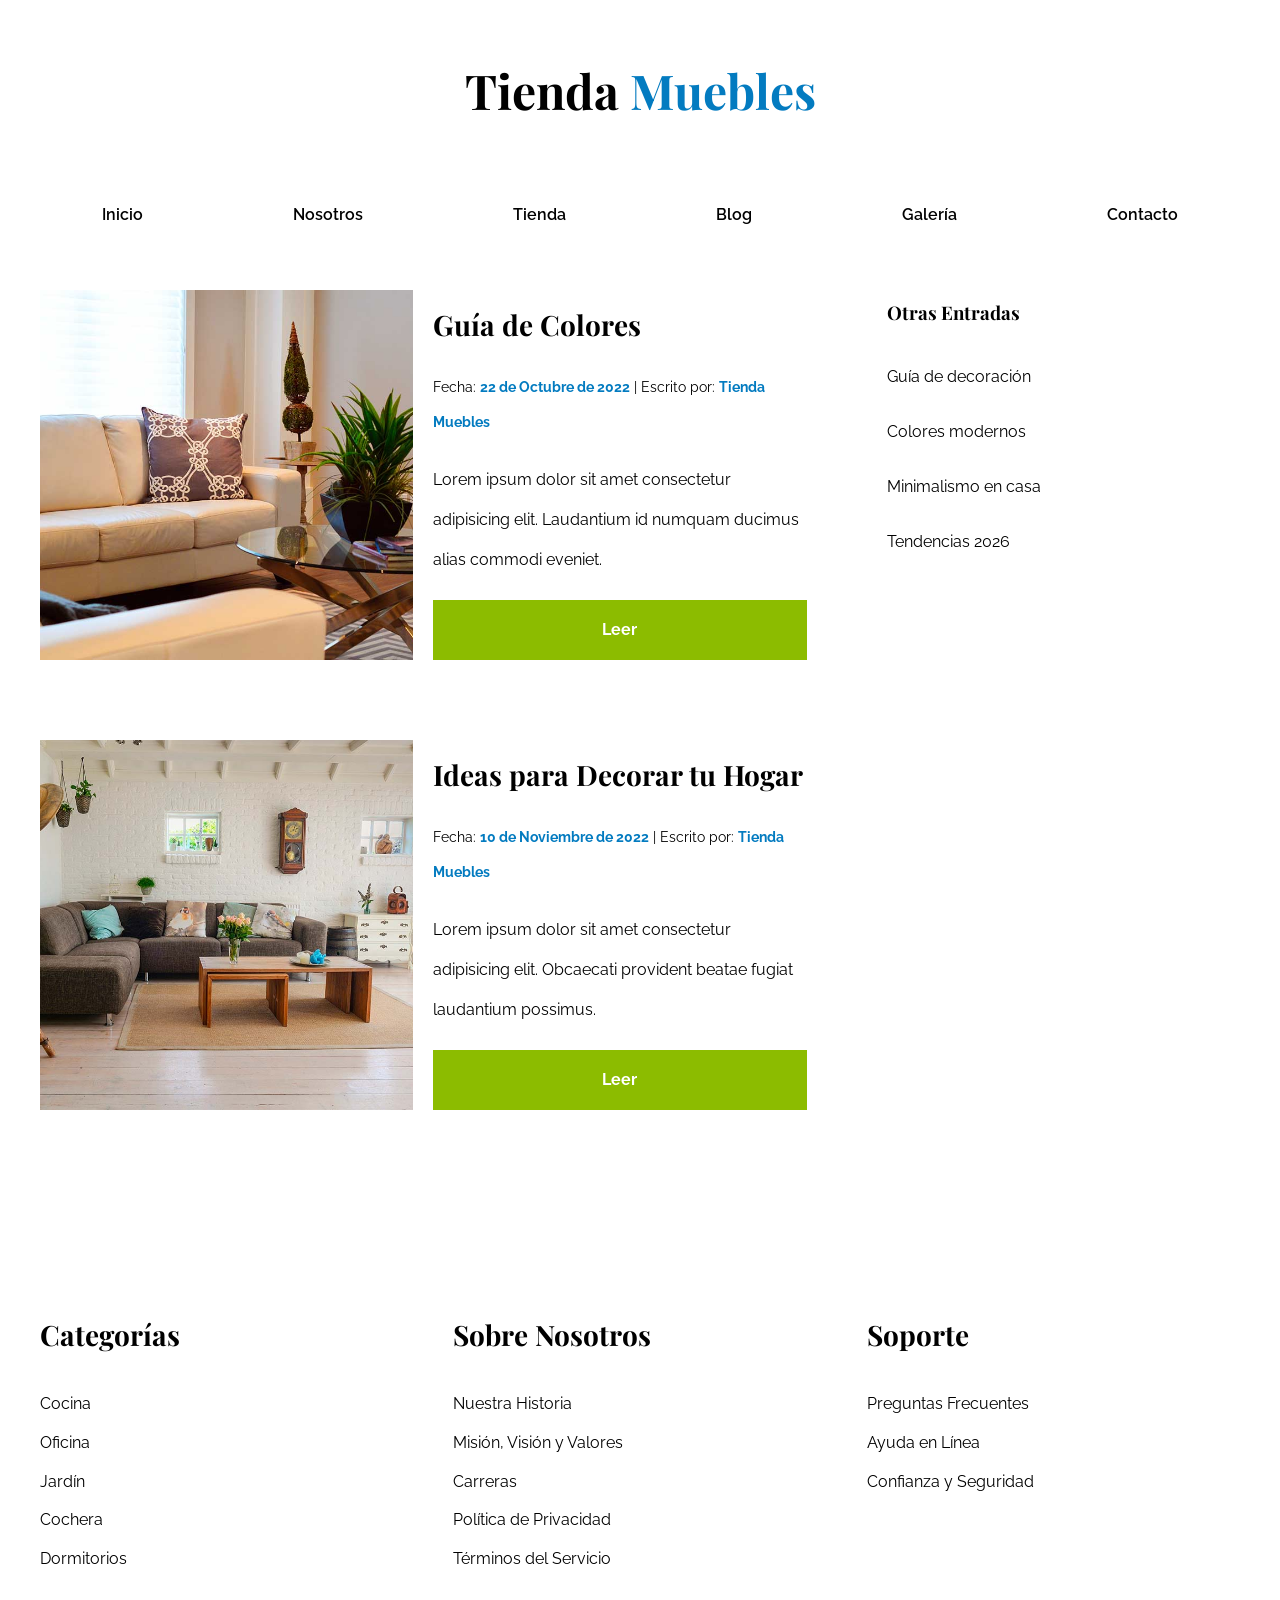
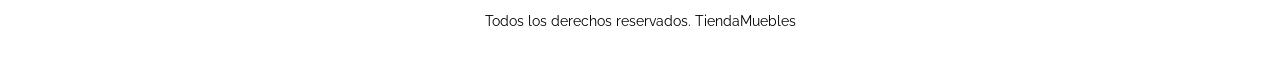
==== Contenido/blog.html @ 5f0d175e "arreglos menores" ====
<!DOCTYPE html>
<html lang="en">
<head>
<meta charset="UTF-8">
    <meta name="viewport" content="width=device-width, initial-scale=1.0">
    <title>Tienda Muebles</title>
    
    <link href="https://fonts.googleapis.com/css2?family=Playfair+Display:wght@700&family=Raleway:wght@300;400;600&display=swap" rel="stylesheet">   
    <link rel="stylesheet" href="../css/style.css">
</head>
<body>

<header class="header">
    <h1 class="logo">Tienda <span>Muebles</span></h1>
</header>

<nav class="nav">
    <a href="/">Inicio</a>
    <a href="/Contenido/nosotros.html">Nosotros</a> 
    <a href="/Contenido/tienda.html">Tienda</a>
    <a href="#">Blog</a>
    <a href="/Contenido/galeria.html">Galería</a>
    <a href="/Contenido/contacto.html">Contacto</a>
</nav>

<main class="container blog-layout">

    <section class="blog">
        <article class="entrada">
            <img src="/img/nosotros.jpg" alt="">

            <div class="contenido-blog">
                <h3>Guía de Colores</h3>

                <p class="meta">
                    Fecha: <span>22 de Octubre de 2022</span> |
                    Escrito por: <span>Tienda Muebles</span>
                </p>

                <p>
                    Lorem ipsum dolor sit amet consectetur adipisicing elit.
                    Laudantium id numquam ducimus alias commodi eveniet.
                </p>

                <a href="leer.html" class="btn">Leer</a>
            </div>
        </article>

        <article class="entrada">
            <img src="/img/producto2.jpg" alt="">

            <div class="contenido-blog">
                <h3>Ideas para Decorar tu Hogar</h3>

                <p class="meta">
                    Fecha: <span>10 de Noviembre de 2022</span> |
                    Escrito por: <span>Tienda Muebles</span>
                </p>

                <p>
                    Lorem ipsum dolor sit amet consectetur adipisicing elit.
                    Obcaecati provident beatae fugiat laudantium possimus.
                </p>

                <a href="Leer2.html" class="btn">Leer</a>
            </div>
        </article>

    </section>

    <aside class="sidebar">
        <h3>Otras Entradas</h3>

        <ul>
            <li><a href="#">Guía de decoración</a></li>
            <li><a href="#">Colores modernos</a></li>
            <li><a href="#">Minimalismo en casa</a></li>
            <li><a href="#">Tendencias 2026</a></li>
        </ul>
    </aside>

</main>

<footer class="footer">
    <div class="container grid-footer">

        <div>
            <h3>Categorías</h3>
            <a href="#">Cocina</a>
            <a href="#">Oficina</a>
            <a href="#">Jardín</a>
            <a href="#">Cochera</a>
            <a href="#">Dormitorios</a>
        </div>

        <div>
            <h3>Sobre Nosotros</h3>
            <a href="#">Nuestra Historia</a>
            <a href="#">Misión, Visión y Valores</a>
            <a href="#">Carreras</a>
            <a href="#">Política de Privacidad</a>
            <a href="#">Términos del Servicio</a>
        </div>

        <div>
            <h3>Soporte</h3>
            <a href="#">Preguntas Frecuentes</a>
            <a href="#">Ayuda en Línea</a>
            <a href="#">Confianza y Seguridad</a>
        </div>
        

    </div>

    <p class="copy">Todos los derechos reservados. TiendaMuebles</p>
</footer>

</body>
</html>
---- css/style.css ----
:root {
    --color-black: #000;
    --color-white: #fff;
    --color-blue: #037bc0;
    --color-dark-blue: #005485;
    --color-green: #8cbc00;

    --font-family-text: 'Raleway', sans-serif;
    --font-family-titles: 'Playfair Display', serif;
}

* {
    margin: 0;
    padding: 0;
    box-sizing: border-box;
}

body {
    font-family: var(--font-family-text);
    line-height: 2.5;
}


.container {
    width: 100%;
    max-width: 1200px;
    margin: 0 auto;
}

.header {
    text-align: center;
    padding: 30px 0;
}

.logo {
    font-family: var(--font-family-titles);
    font-size: 48px;
}

.logo span {
    color: var(--color-blue);
}


.nav {
    display: flex;
    justify-content: center;
    gap: 150px;
    border-top: 1px solid var(--font-family-text);
    border-bottom: 1px solid (--font-family-text);
    padding: 15px 0;
}

.nav a {
    text-decoration: none;
    color: var(--color-black);
    font-weight: 600;
}

.nav a:hover {
    color: var(--color-blue);
}


.hero img {
    width: 100%;
    height: 500px;
    object-fit: cover;
}


h2 {
    font-family: var(--font-family-titles);
    text-align: center;
    margin: 60px 0 30px;
    font-size: 36px;
}


.grid-categorias {
    display: grid;
    grid-template-columns: repeat(3, 1fr);
    gap: 25px;
}

.categoria img {
    width: 100%;
}

.categoria a {
    display: block;
    background-color: var(--color-white);
    color: var(--color-black);
    text-align: center;
    padding: 15px;
    text-decoration: none;
    border: 1px solid var(--font-family-text);
}

.categoria a:hover {
    background-color: var(--color-blue);
    color: var(--color-white);
}


.nosotros {
    margin-top: 60px;
}

.contenido-nosotros {
    display: grid;
    grid-template-columns: 1fr 1fr;
}

.contenido-nosotros img {
    width: 100%;
    height: 100%;
    object-fit: cover;
}

.texto-nosotros {
    background-color: var(--color-blue);
    color: var(--color-white);
    padding: 60px;
    display: flex;
    flex-direction: column;
    justify-content: center;
}


.grid-productos {
    display: grid;
    grid-template-columns: repeat(3, 1fr);
    gap: 25px;
    margin-top: 40px;
}

.producto {
    background-color: var(--color-blue);
    border: 1px solid var(--font-family-text);
}

.producto img {
    width: 100%;
    height: 250px;
    object-fit: cover;
}

.info {
    color: var(--color-white);
    padding: 20px;
}

.precio {
    color: var(--color-white);
    font-weight: 600; 
    margin: 15px 0;
    font-size: 18px;
}

.nosotros-pagina {
    display: grid;
    grid-template-columns: 1fr 2fr;
    margin-top: 40px;
}

.nosotros-pagina img {
    width: 100%;
    height: 100%;
    object-fit: cover;
}

.texto-nosotros-pagina {
    
    color: var(--color-black);
    padding: 70px;
    display: flex;
    flex-direction: column;
    justify-content: center;
}

.btn {
    display: block;
    background-color: var(--color-green);
    color: var(--color-white);
    text-align: center;
    padding: 12px;
    text-decoration: none;
    font-weight: bold;
}

.btn:hover {
    background-color: var(--color-green);
}

.blog-layout {
    display: grid;
    grid-template-columns: 2fr 1fr;
    gap: 50px;
    margin-top: 40px;
}

.entrada {
    display: grid;
    grid-template-columns: 1fr 1fr;
    gap: 20px;
    border-bottom: 1px solid var(--font-family-text);
    padding-bottom: 40px;
    margin-bottom: 40px;
}

.entrada img {
    width: 100%;
    height: 100%;
    object-fit: cover;
}


.contenido-blog {
    display: flex;
    flex-direction: column;
    justify-content: center;
}

.contenido-blog h3 {
    font-family: var(--font-family-titles);
    font-size: 28px;
    margin-bottom: 10px;
}

.contenido-blog p {
    margin-bottom: 20px;
}

.meta {
    font-size: 14px;
    color: var(--color-black);
    margin-bottom: 15px;
}

.meta span {
    color: var(--color-blue);
    font-weight: bold;
}


.sidebar {
    border-left: 1px solid (--color-whiter-);
    padding-left: 30px;
}

.sidebar h3 {
    font-family: var(--font-family-titles);
    margin-bottom: 20px;
}

.sidebar ul {
    list-style: none;
}

.sidebar li {
    margin-bottom: 15px;
}

.sidebar a {
    text-decoration: none;
    color: var(--color-black);
}

.sidebar a:hover {
    color: var(--color-blue);
}


.galeria {
    list-style: none;
    display: grid;
    grid-template-columns: repeat(3, 1fr);
    gap: 20px;
    margin-top: 40px;
}

.galeria img {
    width: 100%;
    height: 250px;
    object-fit: cover;
}

.galeria img:hover {
    transform: scale(1);
}

.formulario {
    max-width: 700px;
    margin: 40px auto;
}

fieldset {
    border: 1px solid var(--color-black);
    padding: 30px;
    margin-bottom: 20px;
}

legend {
    font-weight: bold;
    background-color: var(--color-dark-blue);
    color: var(--color-white);
    padding: 5px 280px;
}


.campo {
    margin-bottom: 20px;
    display: flex;
    align-items: center;
    gap: 20px;
}

.campo label {
    flex: 0 0 120px; 
    font-weight: 600;
    
}

.campo input,
.campo textarea,
.campo select {
    flex: 5;
    padding: 10px;
    border: 1px solid var(--color-black)
}


textarea {
    height: 150px;
    
}


.btn {
    display: inline-block;
    width: auto;
    padding: 10px 20px;
    background-color: var(--color-green);
    color: var(--color-white);
    text-decoration: none;
    font-weight: bold;
    cursor: pointer;
}

.footer {
    background-color: var(--color-white); 
    color: var(--color-black);
    margin-top: 60px;
    padding: 50px 0 20px;
}

.grid-footer {
    display: grid;
    grid-template-columns: repeat(3, 1fr);
    gap: 40px;
}

.footer h3 {
    font-family: var(--font-family-titles);
    font-size: 28px;
    margin-bottom: 20px;
}

.footer a {
    display: block;
    color: var(--color-black);
    text-decoration: none;
    margin-bottom: 10px;
    line-height: 1.8;
}

.footer a:hover {
    color: var(--color-blue);
}

.copy {
    text-align: center;
    margin-top: 40px;
    font-size: 14px;
}
.copy {
    text-align: center;
    margin-top: 20px;
}
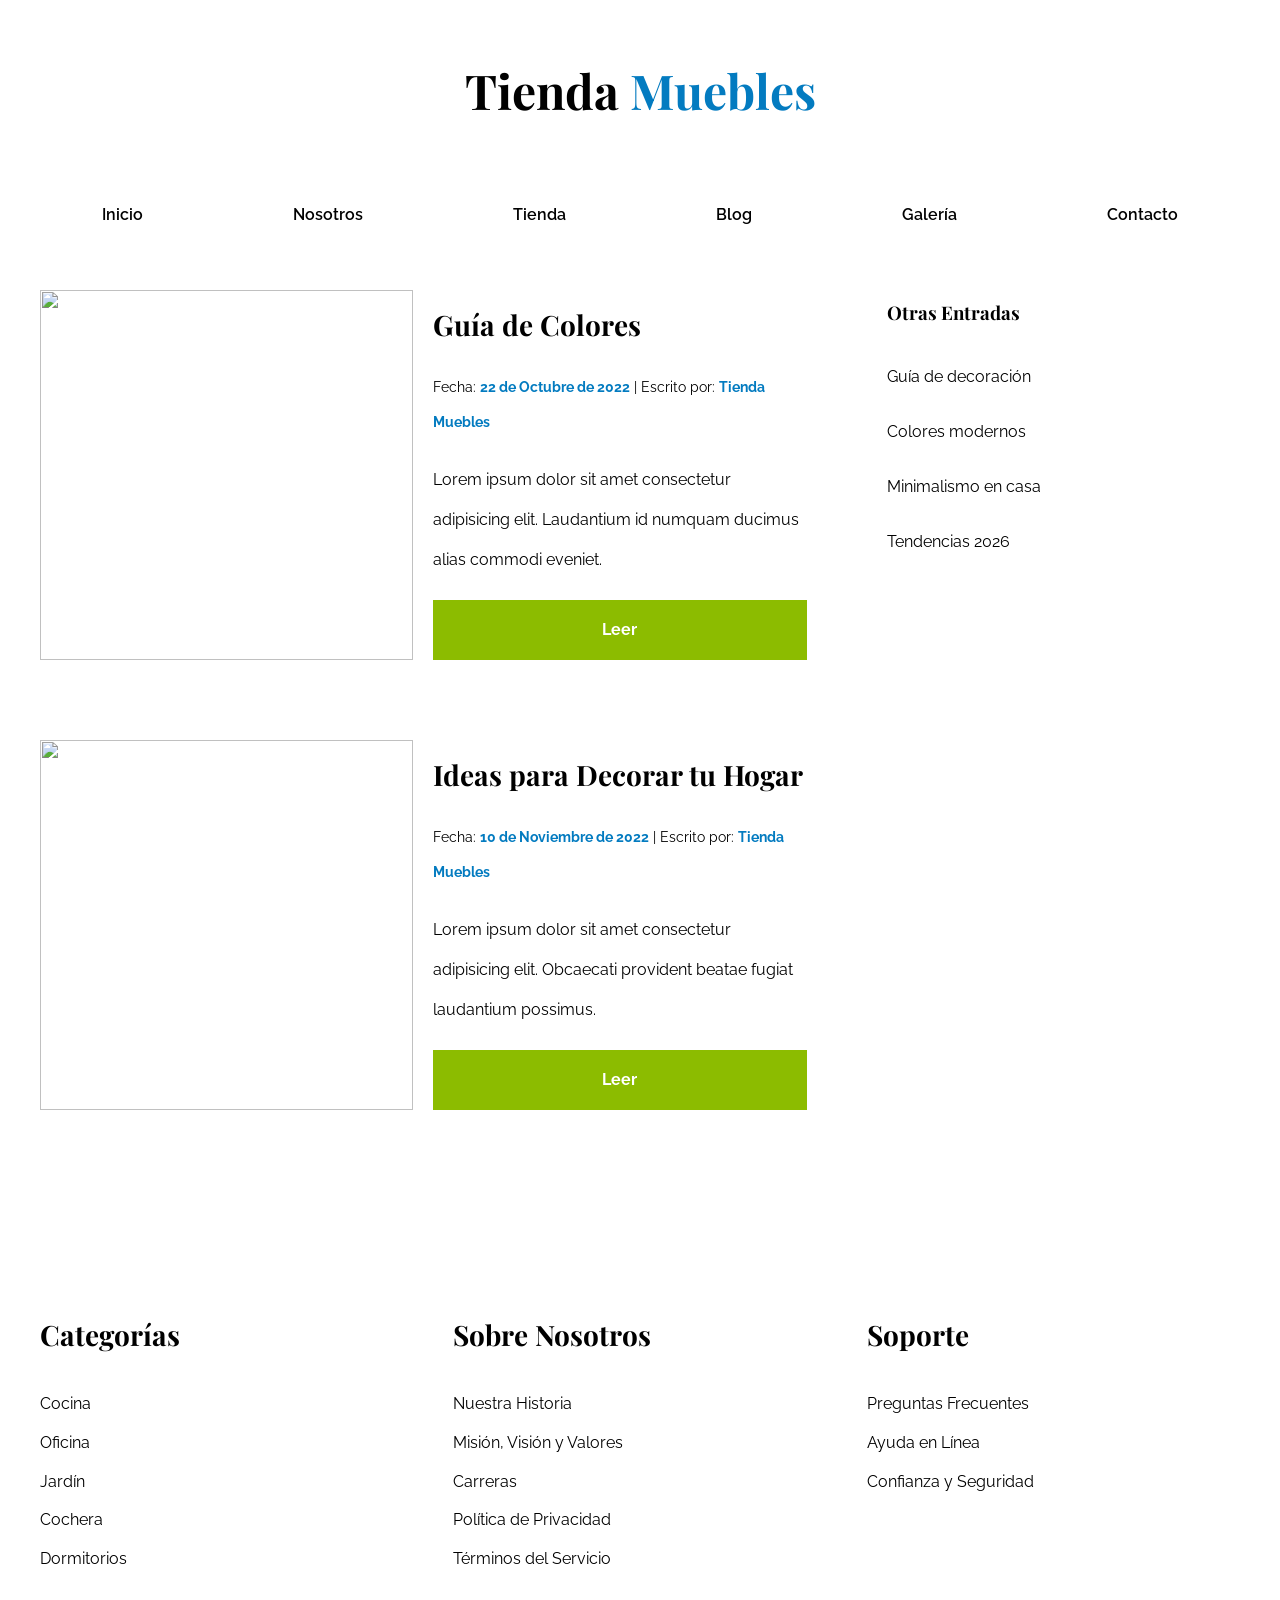
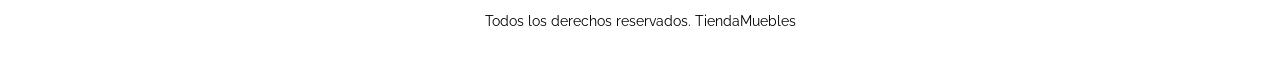
==== commit 88c3124d: "arreglos menores 2.0" ====
--- a/Contenido/blog.html
+++ b/Contenido/blog.html
@@ -16,18 +16,18 @@
 
 <nav class="nav">
     <a href="/">Inicio</a>
-    <a href="/Contenido/nosotros.html">Nosotros</a> 
-    <a href="/Contenido/tienda.html">Tienda</a>
+    <a href="nosotros.html">Nosotros</a> 
+    <a href="tienda.html">Tienda</a>
     <a href="#">Blog</a>
-    <a href="/Contenido/galeria.html">Galería</a>
-    <a href="/Contenido/contacto.html">Contacto</a>
+    <a href="galeria.html">Galería</a>
+    <a href="contacto.html">Contacto</a>
 </nav>
 
 <main class="container blog-layout">
 
     <section class="blog">
         <article class="entrada">
-            <img src="/img/nosotros.jpg" alt="">
+            <img src="./img/nosotros.jpg" alt="">
 
             <div class="contenido-blog">
                 <h3>Guía de Colores</h3>
@@ -47,7 +47,7 @@
         </article>
 
         <article class="entrada">
-            <img src="/img/producto2.jpg" alt="">
+            <img src="./img/producto2.jpg" alt="">
 
             <div class="contenido-blog">
                 <h3>Ideas para Decorar tu Hogar</h3>
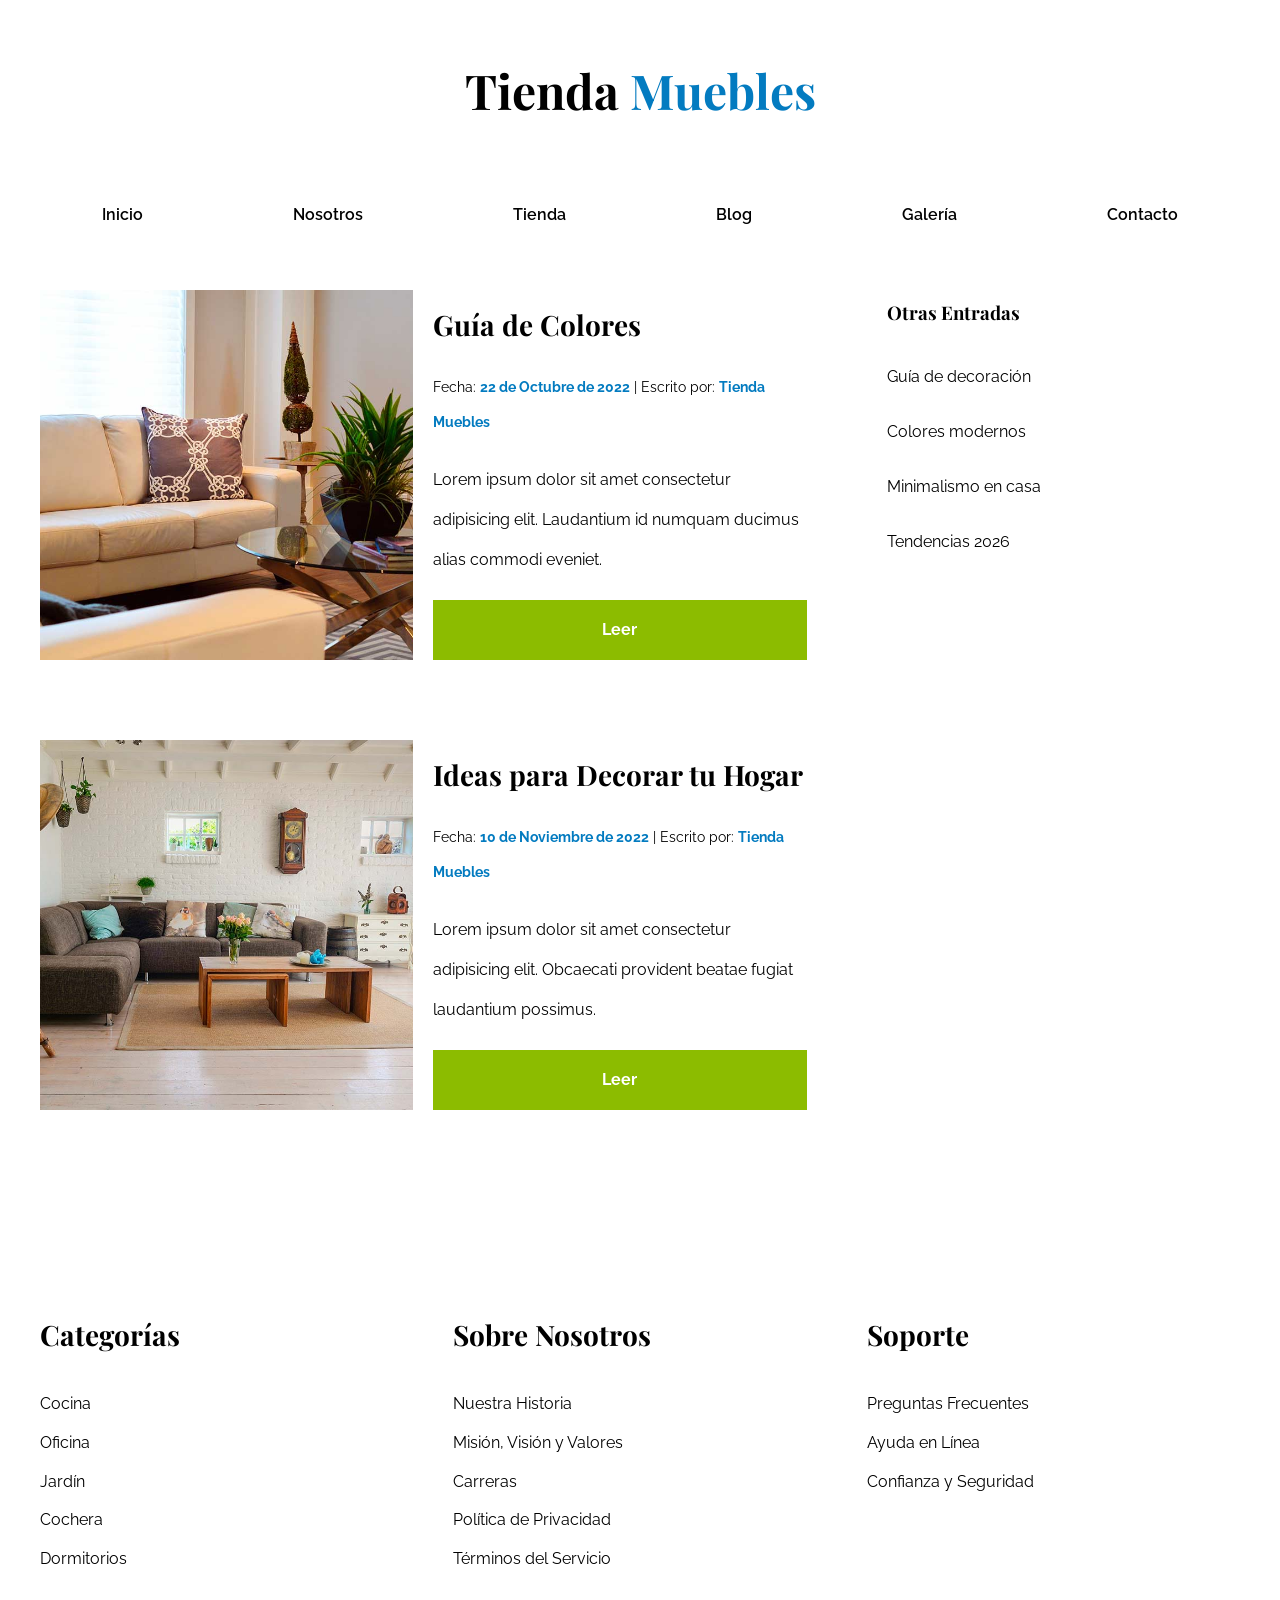
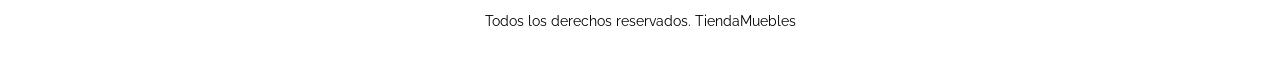
==== commit 7c9f4b6b: "arreglos menores 3.0" ====
--- a/Contenido/blog.html
+++ b/Contenido/blog.html
@@ -27,7 +27,7 @@
 
     <section class="blog">
         <article class="entrada">
-            <img src="./img/nosotros.jpg" alt="">
+            <img src="../img/nosotros.jpg" alt="">
 
             <div class="contenido-blog">
                 <h3>Guía de Colores</h3>
@@ -47,7 +47,7 @@
         </article>
 
         <article class="entrada">
-            <img src="./img/producto2.jpg" alt="">
+            <img src="../img/producto2.jpg" alt="">
 
             <div class="contenido-blog">
                 <h3>Ideas para Decorar tu Hogar</h3>
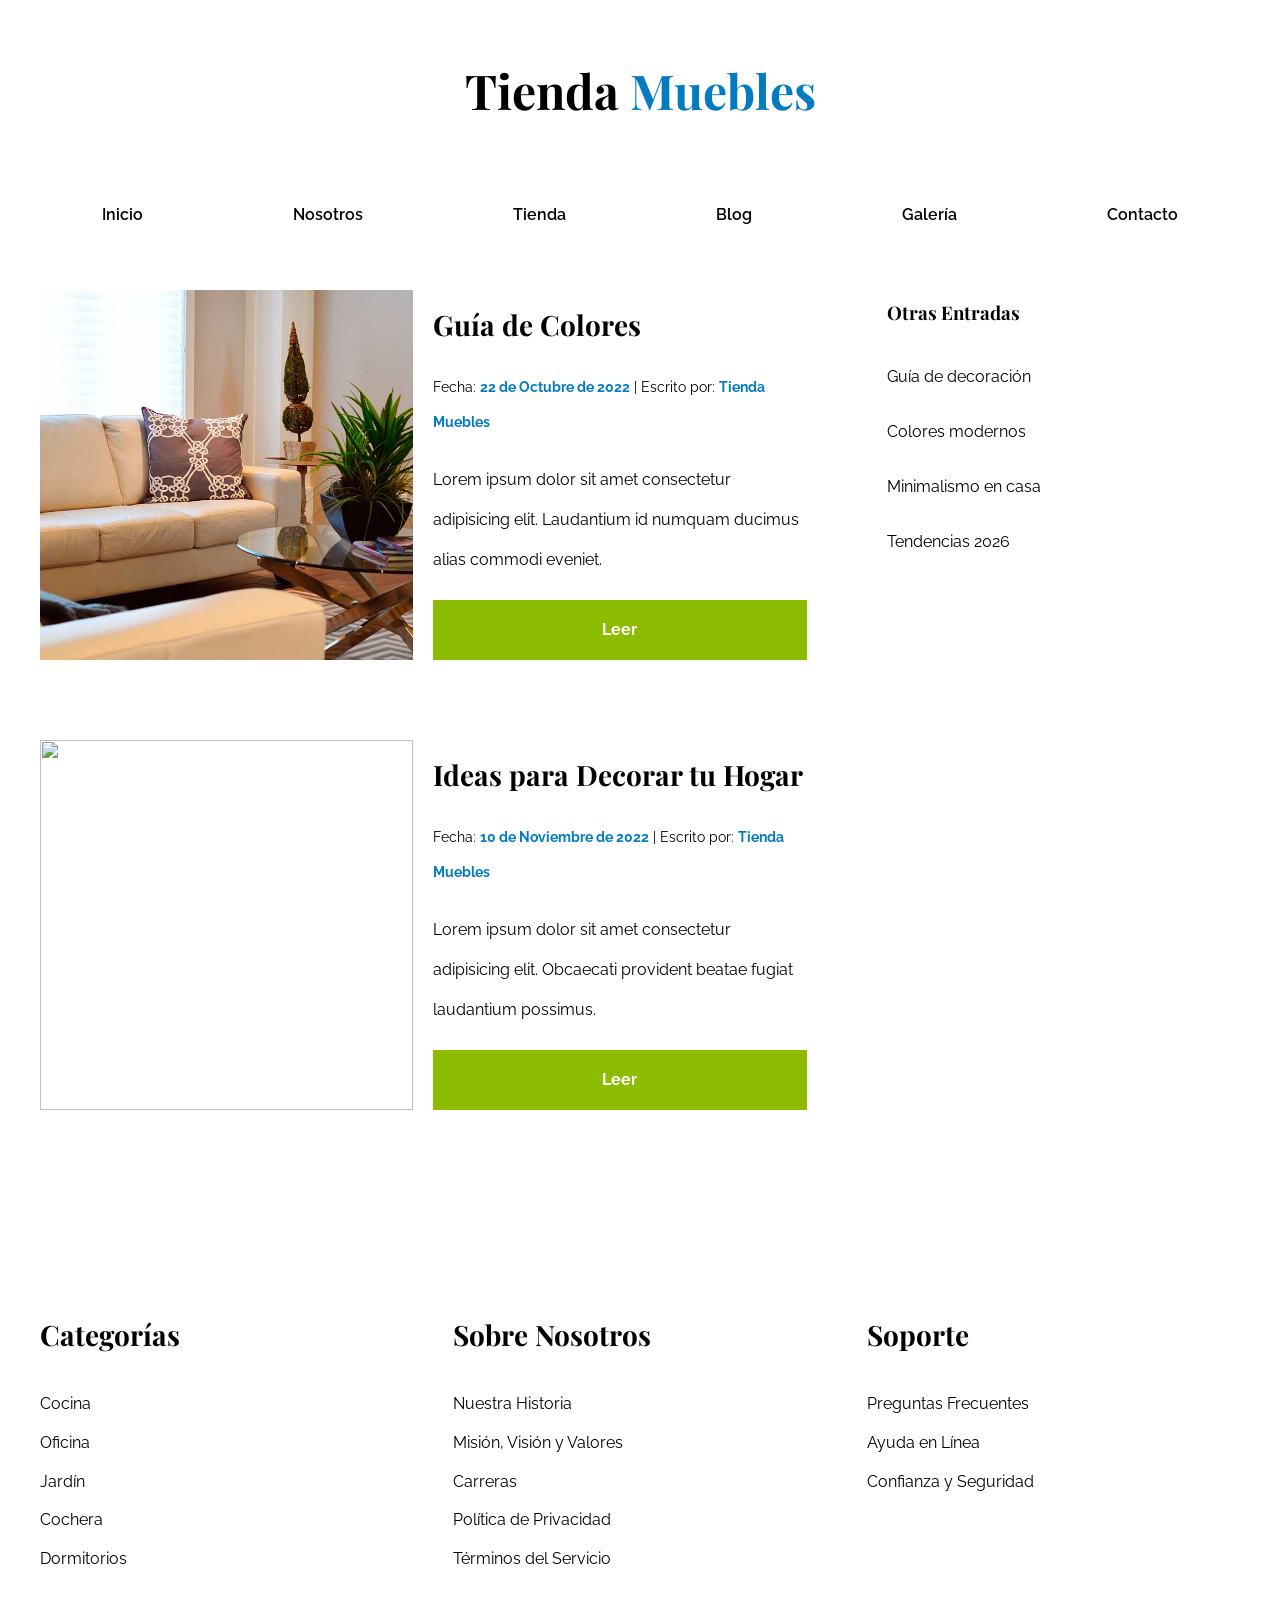
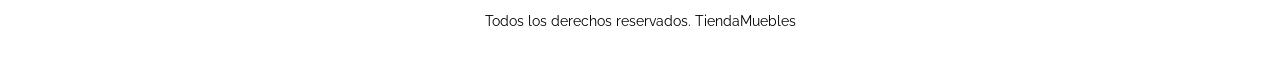
==== commit 1f1bda13: "arreglos menores 3.1" ====
--- a/Contenido/blog.html
+++ b/Contenido/blog.html
@@ -47,7 +47,7 @@
         </article>
 
         <article class="entrada">
-            <img src="../img/producto2.jpg" alt="">
+            <img src="img/producto2.jpg" alt="">
 
             <div class="contenido-blog">
                 <h3>Ideas para Decorar tu Hogar</h3>
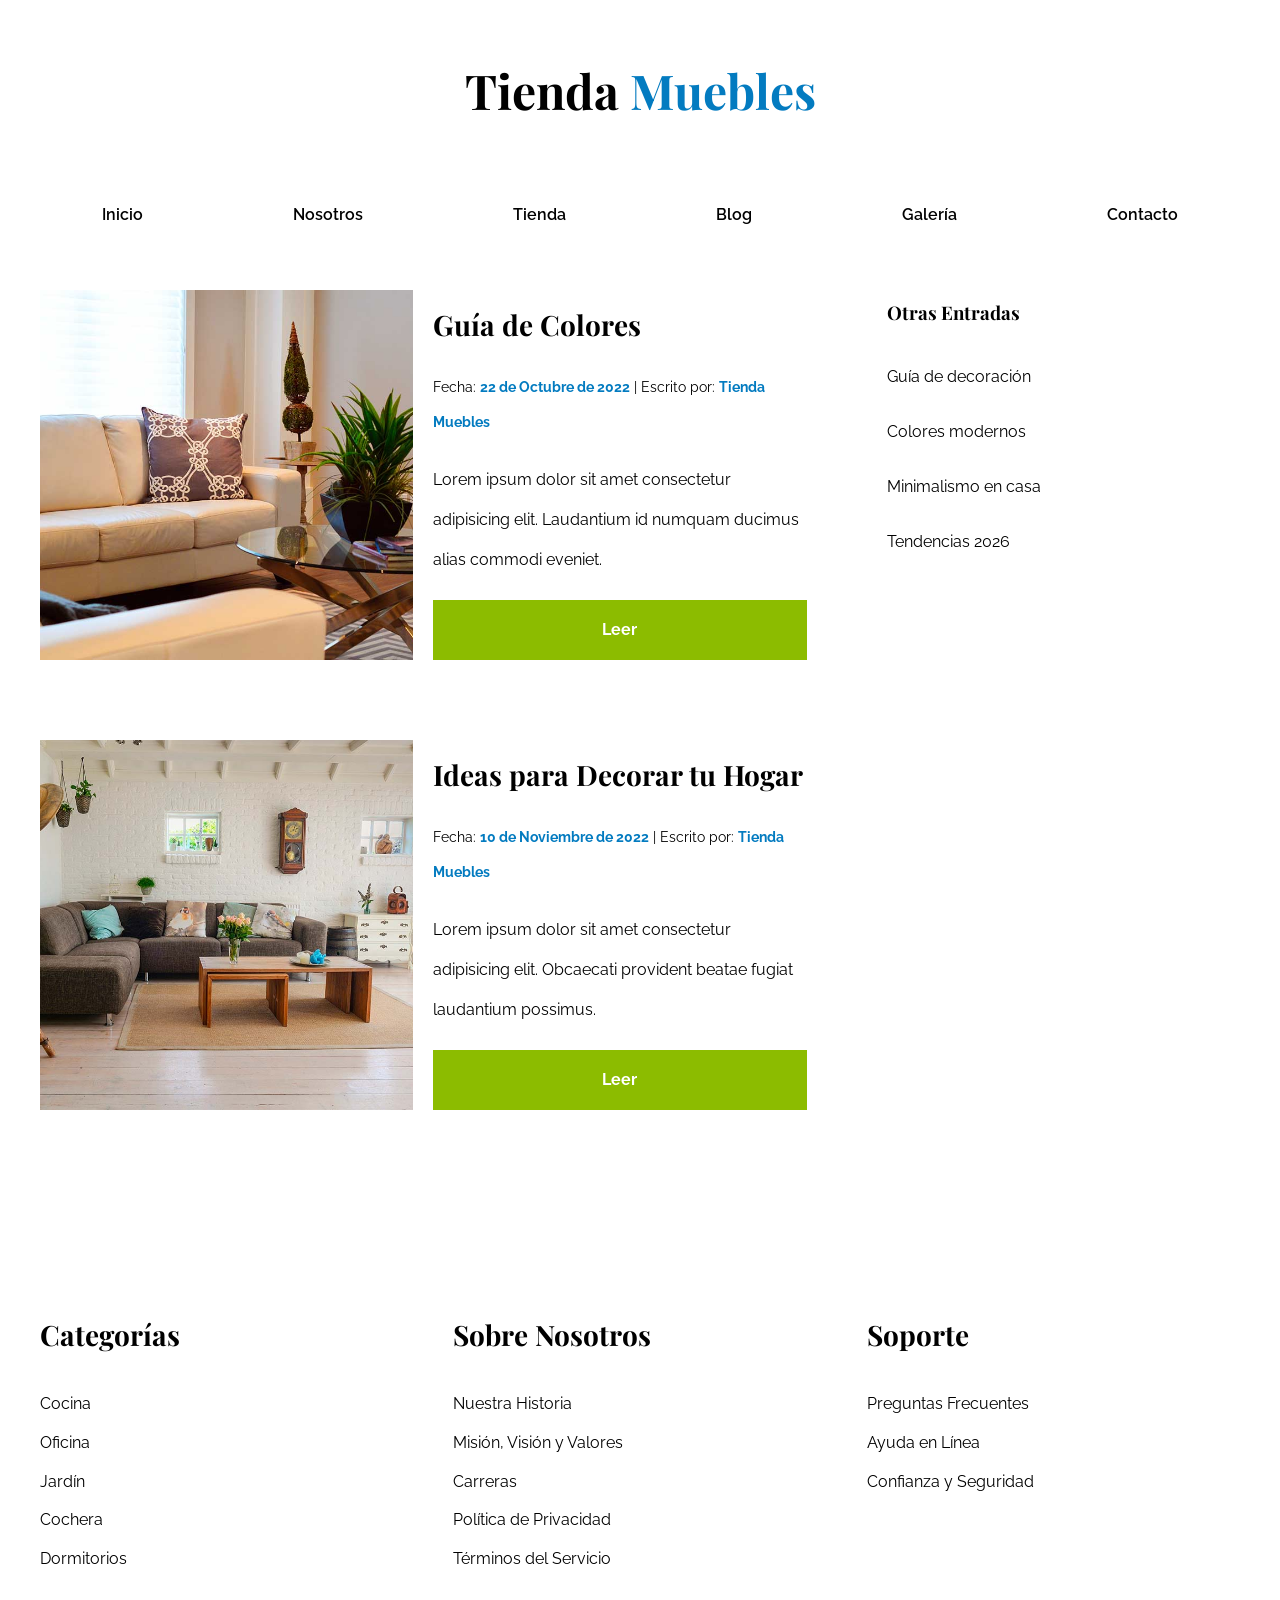
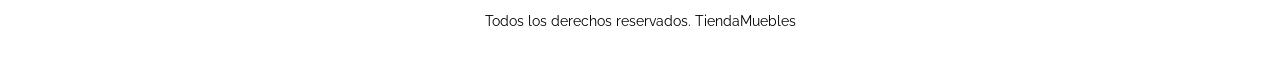
==== commit 5918d727: "arreglos menores 4.0" ====
--- a/Contenido/blog.html
+++ b/Contenido/blog.html
@@ -47,7 +47,7 @@
         </article>
 
         <article class="entrada">
-            <img src="img/producto2.jpg" alt="">
+            <img src="../img/producto2.jpg" alt="">
 
             <div class="contenido-blog">
                 <h3>Ideas para Decorar tu Hogar</h3>
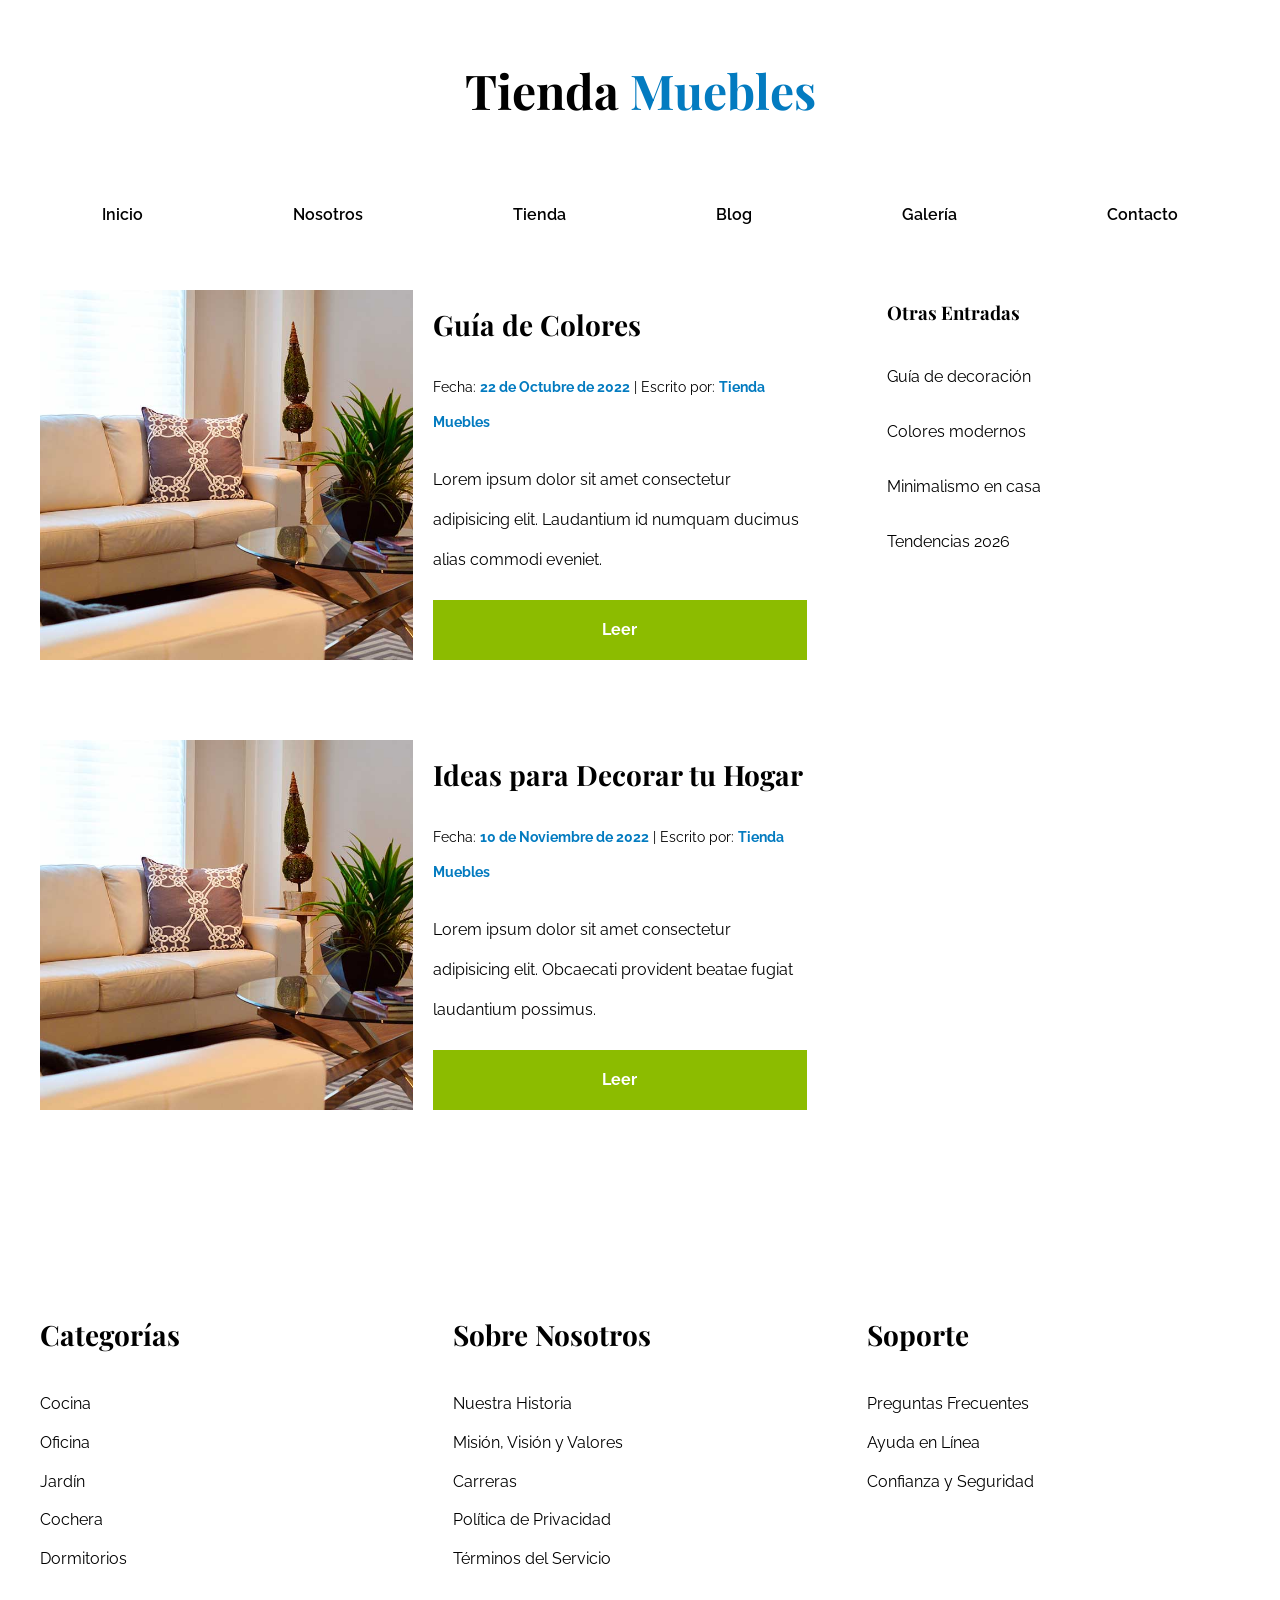
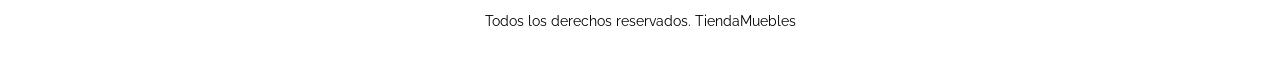
==== commit 3d732a7e: "arreglos menores 5.0" ====
--- a/Contenido/blog.html
+++ b/Contenido/blog.html
@@ -15,7 +15,7 @@
 </header>
 
 <nav class="nav">
-    <a href="/">Inicio</a>
+    <a href="../index.html">Inicio</a>
     <a href="nosotros.html">Nosotros</a> 
     <a href="tienda.html">Tienda</a>
     <a href="#">Blog</a>
@@ -47,7 +47,7 @@
         </article>
 
         <article class="entrada">
-            <img src="../img/producto2.jpg" alt="">
+            <img src="../img/nosotros.jpg" alt="">
 
             <div class="contenido-blog">
                 <h3>Ideas para Decorar tu Hogar</h3>
